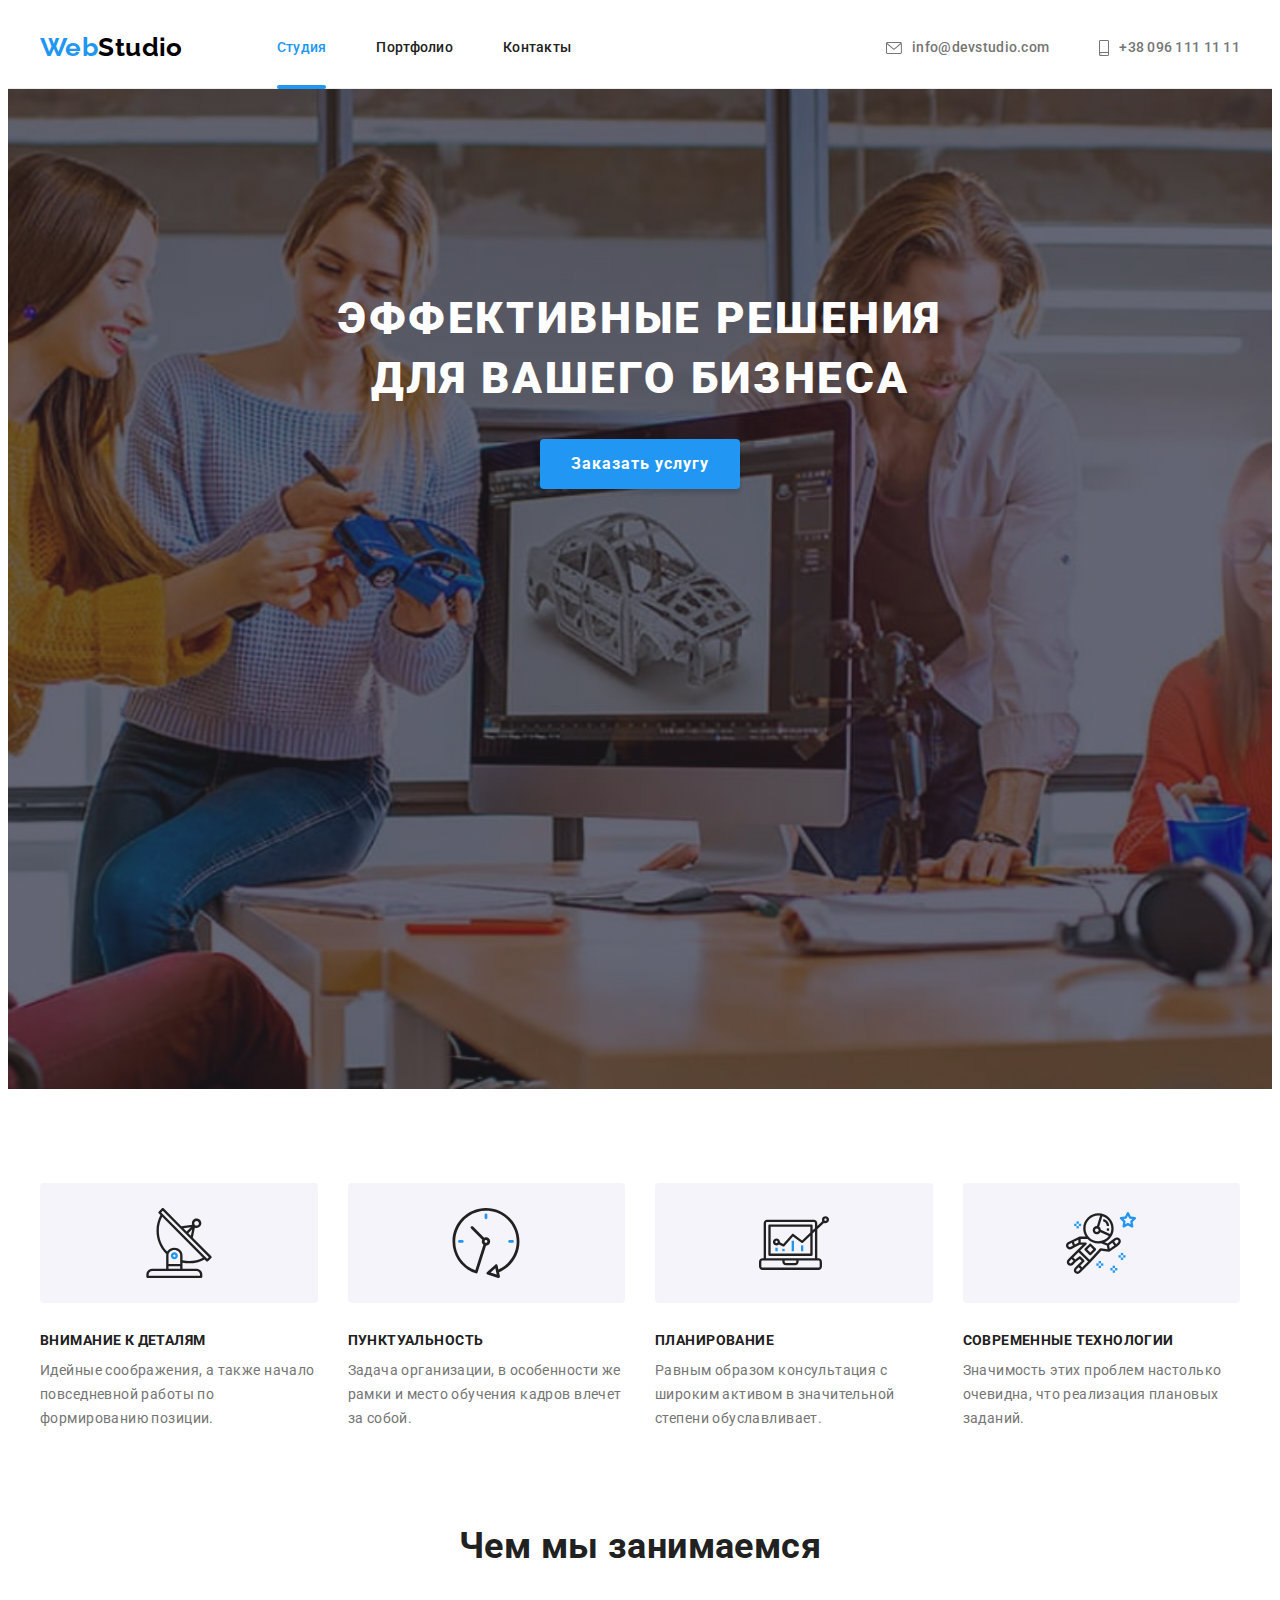
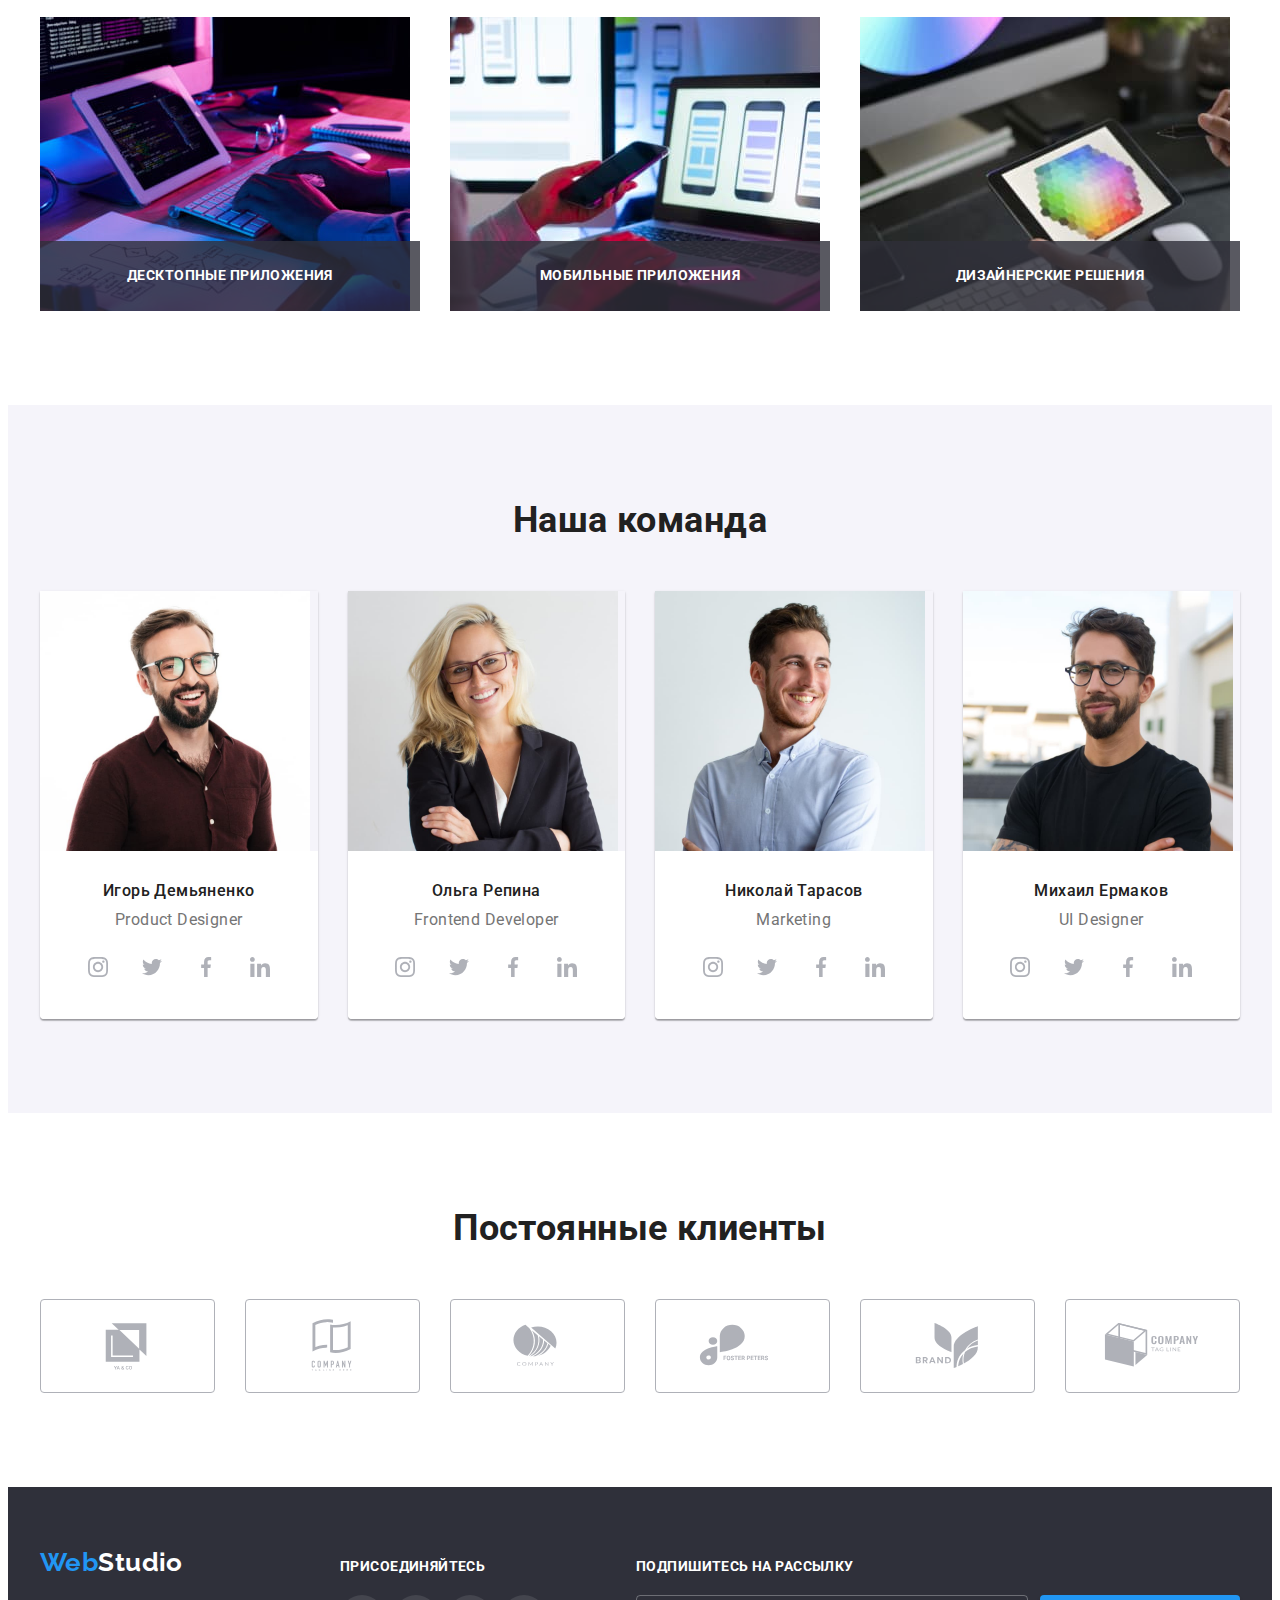
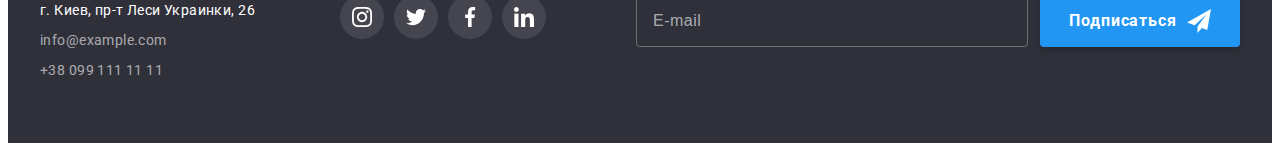
==== index.html @ 3c52d466 "sass" ====
<!DOCTYPE html>
<html lang="ru">
  <head>
    <meta charset="UTF-8" />
    <meta http-equiv="X-UA-Compatible" content="IE=edge" />
    <meta name="viewport" content="width=device-width, initial-scale=1.0" />
    <title>WebStudio</title>
    <link rel="preconnect" href="https://fonts.googleapis.com" />
    <link rel="preconnect" href="https://fonts.gstatic.com" crossorigin />
    <link
      href="https://fonts.googleapis.com/css2?family=Raleway:wght@700&family=Roboto:wght@400;500;700;900&display=swap"
      rel="stylesheet"
    />
    <link
      rel="stylesheet"
      href="https://cdnjs.cloudflare.com/ajax/libs/modern-normalize/1.1.0/modern-normalize.min.css"
      integrity="sha512-wpPYUAdjBVSE4KJnH1VR1HeZfpl1ub8YT/NKx4PuQ5NmX2tKuGu6U/JRp5y+Y8XG2tV+wKQpNHVUX03MfMFn9Q=="
      crossorigin="anonymous"
      referrerpolicy="no-referrer"
    />
    <link rel="stylesheet" href="./css/main.min.css" />
  </head>
  <body>
    <!-- HEADER SECTION -->
    <header class="header">
      <div class="container header-container">
        <nav class="navigation">
          <a class="logo link" href="./index.html" lang="en"
            >Web<span class="logo-studio">Studio</span></a
          >
          <ul class="site-nav list">
            <li class="site-nav-item">
              <a class="link current" href="./index.html">Студия</a>
            </li>
            <li class="site-nav-item">
              <a class="link" href="./portfolio.html">Портфолио</a>
            </li>
            <li class="site-nav-item"><a class="link" href="">Контакты</a></li>
          </ul>
        </nav>
        <ul class="contacts list">
          <li class="contacts-item">
            <a class="link" href="mailto:info@devstudio.com">
              <svg class="icon" width="16" height="12">
                <use href="./images/icons.svg#envelope"></use>
              </svg>
              info@devstudio.com</a
            >
          </li>
          <li class="contacts-item">
            <a class="link" href="tel:+380961111111">
              <svg class="icon" width="10" height="16">
                <use href="./images/icons.svg#smartphone"></use>
              </svg>
              +38 096 111 11 11</a
            >
          </li>
        </ul>
      </div>
    </header>
    <main>
      <!-- HERO SECTION -->
      <section class="hero overlay">
        <div class="container">
          <h1 class="hero-title">Эффективные решения для вашего бизнеса</h1>
          <button class="button primary" type="button" data-modal-open>
            Заказать услугу
          </button>
        </div>
      </section>
      <!-- FEATURES SECTION -->
      <section class="section features">
        <div class="container">
          <h2 class="section-title visually-hidden">Наши особенности</h2>
          <ul class="feature-list list">
            <li class="item">
              <div class="icon-background">
                <svg class="icon" width="70" height="70">
                  <use href="./images/icons.svg#antenna"></use>
                </svg>
              </div>
              <h3 class="subtitle">Внимание к деталям</h3>
              <p>
                Идейные соображения, а также начало повседневной работы по
                формированию позиции.
              </p>
            </li>
            <li class="item">
              <div class="icon-background">
                <svg class="icon" width="70" height="70">
                  <use href="./images/icons.svg#clock"></use>
                </svg>
              </div>
              <h3 class="subtitle">Пунктуальность</h3>
              <p>
                Задача организации, в особенности же рамки и место обучения
                кадров влечет за собой.
              </p>
            </li>
            <li class="item">
              <div class="icon-background">
                <svg class="icon" width="70" height="70">
                  <use href="./images/icons.svg#diagram"></use>
                </svg>
              </div>
              <h3 class="subtitle">Планирование</h3>
              <p>
                Равным образом консультация с широким активом в значительной
                степени обуславливает.
              </p>
            </li>
            <li class="item">
              <div class="icon-background">
                <svg class="icon" width="70" height="70">
                  <use href="./images/icons.svg#astronaut"></use>
                </svg>
              </div>
              <h3 class="subtitle">Современные технологии</h3>
              <p>
                Значимость этих проблем настолько очевидна, что реализация
                плановых заданий.
              </p>
            </li>
          </ul>
        </div>
      </section>
      <!-- WORK SECTION -->
      <section class="section">
        <div class="container">
          <h2 class="section-title">Чем мы занимаемся</h2>
          <ul class="work-list list">
            <li class="item thumb">
              <img
                src="./images/work-1.jpg"
                alt="Разработчик программирует"
                width="370"
                height="294"
              />
              <div class="label">
                <p class="subtitle">Десктопные приложения</p>
              </div>
            </li>
            <li class="item thumb">
              <img
                src="./images/work-2.jpg"
                alt="Разработчик работает над мобильным приложением"
                width="370"
                height="294"
              />
              <div class="label">
                <p class="subtitle">Мобильные приложения</p>
              </div>
            </li>
            <li class="item thumb">
              <img
                src="./images/work-3.jpg"
                alt="Дизайнер подбирает цветовую палитру"
                width="370"
                height="294"
              />
              <div class="label">
                <p class="subtitle">Дизайнерские решения</p>
              </div>
            </li>
          </ul>
        </div>
      </section>
      <!-- TEAM SECTION -->
      <section class="section team">
        <div class="container">
          <h2 class="section-title">Наша команда</h2>
          <ul class="team-list list">
            <li class="item">
              <img
                src="./images/photo-1.jpg"
                alt="Игорь Демьяненко"
                width="270"
                height="260"
              />
              <div class="team-content-wrapper">
                <h3 class="title">Игорь Демьяненко</h3>
                <p class="position" lang="en">Product Designer</p>
                <ul class="social-list list">
                  <li class="item">
                    <a class="link" href="" aria-label="instagram">
                      <svg class="icon" width="20" height="20">
                        <use href="./images/icons.svg#instagram"></use>
                      </svg>
                    </a>
                  </li>
                  <li class="item">
                    <a class="link" href="" aria-label="twitter">
                      <svg class="icon" width="20" height="20">
                        <use href="./images/icons.svg#twitter"></use>
                      </svg>
                    </a>
                  </li>
                  <li class="item">
                    <a class="link" href="" aria-label="facebook">
                      <svg class="icon" width="20" height="20">
                        <use href="./images/icons.svg#facebook"></use>
                      </svg>
                    </a>
                  </li>
                  <li class="item">
                    <a class="link" href="" aria-label="linkedin">
                      <svg class="icon" width="20" height="20">
                        <use href="./images/icons.svg#linkedin"></use>
                      </svg>
                    </a>
                  </li>
                </ul>
              </div>
            </li>
            <li class="item">
              <img
                src="./images/photo-2.jpg"
                alt="Ольга Репина"
                width="270"
                height="260"
              />
              <div class="team-content-wrapper">
                <h3 class="title">Ольга Репина</h3>
                <p class="position" lang="en">Frontend Developer</p>
                <ul class="social-list list">
                  <li class="item">
                    <a class="link" href="" aria-label="instagram">
                      <svg class="icon" width="20" height="20">
                        <use href="./images/icons.svg#instagram"></use>
                      </svg>
                    </a>
                  </li>
                  <li class="item">
                    <a class="link" href="" aria-label="twitter">
                      <svg class="icon" width="20" height="20">
                        <use href="./images/icons.svg#twitter"></use>
                      </svg>
                    </a>
                  </li>
                  <li class="item">
                    <a class="link" href="" aria-label="facebook">
                      <svg class="icon" width="20" height="20">
                        <use href="./images/icons.svg#facebook"></use>
                      </svg>
                    </a>
                  </li>
                  <li class="item">
                    <a class="link" href="" aria-label="linkedin">
                      <svg class="icon" width="20" height="20">
                        <use href="./images/icons.svg#linkedin"></use>
                      </svg>
                    </a>
                  </li>
                </ul>
              </div>
            </li>
            <li class="item">
              <img
                src="./images/photo-3.jpg"
                alt="Николай Тарасов"
                width="270"
                height="260"
              />
              <div class="team-content-wrapper">
                <h3 class="title">Николай Тарасов</h3>
                <p class="position" lang="en">Marketing</p>
                <ul class="social-list list">
                  <li class="item">
                    <a class="link" href="" aria-label="instagram">
                      <svg class="icon" width="20" height="20">
                        <use href="./images/icons.svg#instagram"></use>
                      </svg>
                    </a>
                  </li>
                  <li class="item">
                    <a class="link" href="" aria-label="twitter">
                      <svg class="icon" width="20" height="20">
                        <use href="./images/icons.svg#twitter"></use>
                      </svg>
                    </a>
                  </li>
                  <li class="item">
                    <a class="link" href="" aria-label="facebook">
                      <svg class="icon" width="20" height="20">
                        <use href="./images/icons.svg#facebook"></use>
                      </svg>
                    </a>
                  </li>
                  <li class="item">
                    <a class="link" href="" aria-label="linkedin">
                      <svg class="icon" width="20" height="20">
                        <use href="./images/icons.svg#linkedin"></use>
                      </svg>
                    </a>
                  </li>
                </ul>
              </div>
            </li>
            <li class="item">
              <img
                src="./images/photo-4.jpg"
                alt="Михаил Ермаков"
                width="270"
                height="260"
              />
              <div class="team-content-wrapper">
                <h3 class="title">Михаил Ермаков</h3>
                <p class="position" lang="en">UI Designer</p>
                <ul class="social-list list">
                  <li class="item">
                    <a class="link" href="" aria-label="instagram">
                      <svg class="icon" width="20" height="20">
                        <use href="./images/icons.svg#instagram"></use>
                      </svg>
                    </a>
                  </li>
                  <li class="item">
                    <a class="link" href="" aria-label="twitter">
                      <svg class="icon" width="20" height="20">
                        <use href="./images/icons.svg#twitter"></use>
                      </svg>
                    </a>
                  </li>
                  <li class="item">
                    <a class="link" href="" aria-label="facebook">
                      <svg class="icon" width="20" height="20">
                        <use href="./images/icons.svg#facebook"></use>
                      </svg>
                    </a>
                  </li>
                  <li class="item">
                    <a class="link" href="" aria-label="linkedin">
                      <svg class="icon" width="20" height="20">
                        <use href="./images/icons.svg#linkedin"></use>
                      </svg>
                    </a>
                  </li>
                </ul>
              </div>
            </li>
          </ul>
        </div>
      </section>
      <!-- CLIENTS SECTION -->
      <section class="section">
        <div class="container">
          <h2 class="section-title">Постоянные клиенты</h2>
          <ul class="clients-list list">
            <li class="item">
              <a class="link" href="" aria-label="Логотип компании №1">
                <svg class="icon" width="106" height="60">
                  <use href="./images/icons.svg#logo-1"></use>
                </svg>
              </a>
            </li>
            <li class="item">
              <a class="link" href="" aria-label="Логотип компании №2">
                <svg class="icon" width="106" height="60">
                  <use href="./images/icons.svg#logo-2"></use>
                </svg>
              </a>
            </li>
            <li class="item">
              <a class="link" href="" aria-label="Логотип компании №3">
                <svg class="icon" width="106" height="60">
                  <use href="./images/icons.svg#logo-3"></use>
                </svg>
              </a>
            </li>
            <li class="item">
              <a class="link" href="" aria-label="Логотип компании №4">
                <svg class="icon" width="106" height="60">
                  <use href="./images/icons.svg#logo-4"></use>
                </svg>
              </a>
            </li>
            <li class="item">
              <a class="link" href="" aria-label="Логотип компании №5">
                <svg class="icon" width="106" height="60">
                  <use href="./images/icons.svg#logo-5"></use>
                </svg>
              </a>
            </li>
            <li class="item">
              <a class="link" href="" aria-label="Логотип компании №6">
                <svg class="icon" width="106" height="60">
                  <use href="./images/icons.svg#logo-6"></use>
                </svg>
              </a>
            </li>
          </ul>
        </div>
      </section>
    </main>
    <!-- FOOTER SECTION -->
    <footer class="footer">
      <div class="container footer-container">
        <div class="left-side-contacts">
          <a class="logo link" href="./index.html" lang="en"
            >Web<span class="logo-studio">Studio</span></a
          >
          <address class="address">
            <ul class="address-list list">
              <li class="address-list-item">
                <a
                  class="link"
                  href="https://goo.gl/maps/qhGqYUwrLDQrgfdt8"
                  target="_blank"
                  >г. Киев, пр-т Леси Украинки, 26</a
                >
              </li>
              <li class="address-list-item">
                <a class="contact link" href="mailto:info@example.com"
                  >info@example.com</a
                >
              </li>
              <li class="address-list-item">
                <a class="contact link" href="tel:+380991111111"
                  >+38 099 111 11 11</a
                >
              </li>
            </ul>
          </address>
        </div>
        <div class="right-side-contacts">
          <p class="subtitle">присоединяйтесь</p>
          <ul class="social-list list">
            <li class="item">
              <a class="link" href="" aria-label="instagram">
                <svg class="icon" width="20" height="20">
                  <use href="./images/icons.svg#instagram"></use>
                </svg>
              </a>
            </li>
            <li class="item">
              <a class="link" href="" aria-label="twitter">
                <svg class="icon" width="20" height="20">
                  <use href="./images/icons.svg#twitter"></use>
                </svg>
              </a>
            </li>
            <li class="item">
              <a class="link" href="" aria-label="facebook">
                <svg class="icon" width="20" height="20">
                  <use href="./images/icons.svg#facebook"></use>
                </svg>
              </a>
            </li>
            <li class="item">
              <a class="link" href="" aria-label="linkedin">
                <svg class="icon" width="20" height="20">
                  <use href="./images/icons.svg#linkedin"></use>
                </svg>
              </a>
            </li>
          </ul>
        </div>
        <div class="subscription">
          <p class="subtitle">Подпишитесь на рассылку</p>
          <form class="subscription-form">
            <input
              class="input"
              type="email"
              name="user_email"
              placeholder="E-mail"
            />
            <button class="button primary" type="submit">
              Подписаться
              <svg class="icon" width="24" height="24">
                <use href="./images/icons.svg#icon-send"></use>
              </svg>
            </button>
          </form>
        </div>
      </div>
    </footer>
    <!-- MODAL -->
    <div class="backdrop is-hidden" data-modal>
      <div class="modal">
        <button class="close-btn" type="button" data-modal-close>
          <svg class="close-icone" width="11" height="11">
            <use href="./images/icons.svg#icon-close"></use>
          </svg>
        </button>
        <b class="call-to-action">Оставьте свои данные, мы вам перезвоним</b>
        <form class="contact-form">
          <label class="field" for="user_name">Имя</label>
          <div class="input-wrapper">
            <input
              class="input"
              type="text"
              name="user_name"
              id="user_name"
              required
            />
            <svg class="form-icon" width="18" height="18">
              <use href="./images/icons.svg#person"></use>
            </svg>
          </div>
          <label class="field" for="tel">Телефон</label>
          <div class="input-wrapper">
            <input
              class="input"
              type="tel"
              name="user_phone"
              id="tel"
              required
            />
            <svg class="form-icon" width="18" height="18">
              <use href="./images/icons.svg#phone"></use>
            </svg>
          </div>
          <label class="field" for="email">Почта</label>
          <div class="input-wrapper">
            <input
              class="input"
              type="email"
              name="user_email"
              id="email"
              required
            />
            <svg class="form-icon" width="18" height="18">
              <use href="./images/icons.svg#email"></use>
            </svg>
          </div>
          <label class="field" for="comment">Комментарий</label>
          <textarea
            class="comment"
            name="user_comment"
            placeholder="Введите текст"
            id="comment"
          ></textarea>
          <div class="checkbox-wrapper">
            <input
              class="checkbox visually-hidden"
              type="checkbox"
              name="accept-policy"
              id="policy-checkbox"
              required
            />
            <label class="checkbox-label" for="policy-checkbox">
              <span class="checkbox-wrapper-check">
                <svg class="checkbox-empty" width="16" height="15">
                  <use href="./images/icons.svg#checkbox-empty"></use>
                </svg>
                <svg class="checkbox-checked" width="16" height="15">
                  <use href="./images/icons.svg#checked"></use>
                </svg>
              </span>
              Соглашаюсь с рассылкой и принимаю&nbsp;
              <a class="link-agreement" href="">Условия договора</a>
            </label>
          </div>
          <button class="button primary form-submit" type="submit">
            Отправить
          </button>
        </form>
      </div>
    </div>
    <script src="./js/modal.js"></script>
  </body>
</html>
---- css/main.min.css ----
:root{--primary-font-family: "Roboto", sans-serif;--secondary-font-family: "Raleway", sans-serif;--primary-text-color: #757575;--secondary-text-color: #212121;--extra-text-color: #ffffff;--accent-color: #2196f3;--button-primary-hover-focus: #188ce8;--primary-bg-color: #ffffff;--secondary-bg-color: #f5f4fa;--footer-bg-color: #2f303a;--logo-primary-color-header: #000000;--logo-primary-color-footer: #ffffff;--logo-accent-color: #2196f3;--contacts-footer-color: rgba(255, 255, 255, 0.6);--icon-color: #afb1b8;--card-set-gap: 30px;--timing-function: cubic-bezier(0.4, 0, 0.2, 1);--duration: 250ms}.visually-hidden{position:absolute;width:1px;height:1px;margin:-1px;border:0;padding:0;white-space:nowrap;clip-path:inset(100%);clip:rect(0, 0, 0, 0);overflow:hidden}body{font-family:var(--primary-font-family);font-size:14px;line-height:1.71;letter-spacing:0.03em;background-color:var(--primary-bg-color);color:var(--primary-text-color)}h1,h2,h3,h4,h5,h6,p{margin-top:0;margin-bottom:0}ul{margin-top:0;margin-bottom:0;padding-left:0}img{display:block;max-width:100%;height:auto}.list{list-style:none}.link{text-decoration:none}.container{width:1200px;padding-left:15px;padding-right:15px;margin-left:auto;margin-right:auto}.logo{font-family:var(--secondary-font-family);font-weight:700;font-size:26px;line-height:1.19;color:var(--logo-accent-color)}.section{padding-top:94px;padding-bottom:94px}.section-title{margin-bottom:50px;text-align:center;font-weight:700;font-size:36px;line-height:1.17;color:var(--secondary-text-color)}.subtitle{margin-bottom:10px;font-weight:700;font-size:inherit;line-height:1.14;text-transform:uppercase;color:var(--secondary-text-color)}.button{border-radius:4px;border:none;font-family:inherit;font-weight:700;font-size:16px;line-height:1.88;letter-spacing:0.06em;cursor:pointer}.social-list{display:flex;justify-content:center}.social-list .item:not(:last-child){margin-right:10px}.social-list .link{display:flex;justify-content:center;align-items:center;width:44px;height:44px;border-radius:50%;color:var(--icon-color);transition:background-color var(--duration) var(--timing-function)}.social-list .link:hover,.social-list .link:focus{background-color:var(--accent-color)}.social-list .icon{fill:var(--icon-color);transition:fill var(--duration) var(--timing-function)}.social-list .link:hover .icon,.social-list .link:focus .icon{fill:var(--extra-text-color)}.backdrop{position:fixed;top:0;left:0;width:100%;height:100%;background-color:rgba(0,0,0,0.2);opacity:1;transition:opacity var(--duration) var(--timing-function),visibility var(--duration) var(--timing-function)}.backdrop.is-hidden{opacity:0;pointer-events:none;visibility:hidden}.backdrop.is-hidden .modal{transform:translate(-50%, -50%) scale(0.9)}.modal{position:absolute;top:50%;left:50%;width:528px;height:580px;padding:40px;background:#ffffff;box-shadow:0px 1px 3px rgba(0,0,0,0.12),0px 1px 1px rgba(0,0,0,0.14),0px 2px 1px rgba(0,0,0,0.2);border-radius:4px;transform:translate(-50%, -50%) scale(1);transition:transform var(--duration) var(--timing-function)}.close-btn{position:absolute;top:8px;right:8px;display:flex;justify-content:center;align-items:center;padding:0px;width:30px;height:30px;background-color:transparent;border-radius:50%;border:1px solid rgba(0,0,0,0.1);cursor:pointer}.close-btn:hover .close-icone,.close-btn:focus .close-icone{fill:var(--accent-color)}.close-icone{fill:#000000;transition:fill var(--duration) var(--timing-function)}.call-to-action{display:block;font-size:20px;line-height:1.15;text-align:center;margin-bottom:12px;color:var(--secondary-text-color)}.contact-form .field{display:block;margin-bottom:4px;font-size:12px;line-height:1.17;letter-spacing:0.01em;color:#757575}.input-wrapper{position:relative;margin-bottom:10px}.contact-form .input{width:100%;height:40px;border:1px solid rgba(33,33,33,0.2);border-radius:4px;padding:0px 12px 0px 42px;transition:border-color var(--duration) var(--timing-function)}.input:focus,.comment:focus{outline:none;border-color:var(--accent-color)}.form-icon{position:absolute;top:50%;left:12px;fill:var(--secondary-text-color);transform:translateY(-50%);transition:fill var(--duration) var(--timing-function)}.contact-form .input:focus+.form-icon{fill:var(--accent-color)}.comment{display:block;width:100%;height:120px;padding:12px 16px;margin-bottom:20px;resize:none;border:1px solid rgba(33,33,33,0.2);border-radius:4px;transition:border-color var(--duration) var(--timing-function)}.comment::placeholder{line-height:1.14;letter-spacing:0.01em;color:rgba(117,117,117,0.5)}.checkbox-wrapper{margin-bottom:30px}.checkbox-label{display:flex;justify-content:center;cursor:pointer}.checkbox-wrapper-check{position:relative;display:flex;align-items:center;margin-right:8px}.checkbox:checked+.checkbox-label .checkbox-checked{opacity:1}.checkbox:checked+.checkbox-label .checkbox-empty{opacity:0}.checkbox:focus+.checkbox-label .checkbox-empty{outline:1px solid var(--accent-color);border-radius:1px}.checkbox-empty{transition:opacity var(--duration) var(--timing-function)}.checkbox-checked{position:absolute;top:50%;left:0;transform:translateY(-50%);opacity:0;transition:opacity var(--duration) var(--timing-function)}.link-agreement{color:var(--accent-color)}.form-submit{display:block;margin:0 auto}.header{border-bottom:1px solid #ececec}.header-container{display:flex;align-items:center}.navigation{display:flex}.logo-studio{color:var(--logo-primary-color-header)}.navigation .logo{padding-top:24px;padding-bottom:24px;margin-right:94px}.site-nav{display:flex}.site-nav-item:not(:last-child){margin-right:50px}.site-nav .link{display:block;padding-top:32px;padding-bottom:32px;font-weight:500;line-height:1.14;letter-spacing:0.02em;color:var(--secondary-text-color);transition:color var(--duration) var(--timing-function)}.site-nav .link:hover,.site-nav .link:focus,.contacts .link:hover,.contacts .link:focus{color:var(--accent-color)}.site-nav .current{color:var(--accent-color);position:relative}.current::after{content:"";position:absolute;bottom:-1px;left:0;display:block;width:100%;height:4px;border-radius:2px;background-color:var(--accent-color);transition:transform var(--duration) var(--timing-function)}.current:hover::after{transform:scaleX(0.8)}.contacts{display:flex;align-items:center;margin-left:auto}.contacts-item+.contacts-item{margin-left:50px}.contacts .link{display:flex;align-items:center;padding-top:32px;padding-bottom:32px;font-weight:500;line-height:1.14;letter-spacing:0.02em;color:var(--primary-text-color);transition:color var(--duration) var(--timing-function)}.contacts .link:hover .icon,.contacts .link:focus .icon{fill:var(--accent-color)}.contacts .icon{margin-right:10px;fill:currentColor;transition:fill var(--duration) var(--timing-function)}.hero{padding-top:200px;padding-bottom:200px;text-align:center}.hero-title{width:696px;margin-left:auto;margin-right:auto;margin-bottom:30px;font-weight:900;font-size:44px;line-height:1.36;letter-spacing:0.06em;text-transform:uppercase;color:var(--extra-text-color)}.button.primary{min-width:200px;padding:10px 20px;color:var(--extra-text-color);background-color:var(--accent-color);box-shadow:0px 4px 4px rgba(0,0,0,0.15);transition:background-color var(--duration) var(--timing-function)}.button.primary:hover,.button.primary:focus{background-color:var(--button-primary-hover-focus)}.overlay{max-width:1600px;min-height:600px;margin-left:auto;margin-right:auto;background-image:linear-gradient(to right, rgba(47,48,58,0.4), rgba(47,48,58,0.4)),url(../images/hero-background.jpg);background-position:center;background-size:cover;background-color:#c4c4c4}.features{padding-bottom:0}.feature-list{display:flex;flex-wrap:wrap}.feature-list>.item{flex-basis:calc((100% - 90px) / 4)}.feature-list>.item:not(:nth-child(4n)){margin-right:var(--card-set-gap)}.feature-list>.item:not(:nth-last-child(-n+4)){margin-bottom:var(--card-set-gap)}.icon-background{display:flex;justify-content:center;align-items:center;margin-bottom:30px;padding-top:25px;padding-bottom:25px;background-color:var(--secondary-bg-color);border-radius:4px}.work-list{display:flex;flex-wrap:wrap}.work-list>.item{flex-basis:calc((100% - 2 * var(--card-set-gap)) / 3)}.work-list>.item:not(:nth-child(3n)){margin-right:var(--card-set-gap)}.work-list>.item:not(:nth-last-child(-n+3)){margin-bottom:var(--card-set-gap)}.thumb{position:relative}.thumb>.label{position:absolute;left:0;bottom:0;width:100%;padding-top:27px;padding-bottom:27px;text-align:center;background-color:rgba(47,48,58,0.8)}.label .subtitle{color:var(--extra-text-color);margin-bottom:0px}.team{background-color:var(--secondary-bg-color)}.team-list{display:flex;flex-wrap:wrap;margin-left:calc(-1 * var(--card-set-gap));margin-top:calc(-1 * var(--card-set-gap));font-size:16px;line-height:1.19}.team-list>.item{flex-basis:calc((100% - 4 * var(--card-set-gap)) / 4);margin-left:var(--card-set-gap);margin-top:var(--card-set-gap);border-radius:0px 0px 4px 4px;box-shadow:0px 1px 3px rgba(0,0,0,0.12),0px 1px 1px rgba(0,0,0,0.14),0px 2px 1px rgba(0,0,0,0.2);overflow:hidden}.team-list .title{margin-bottom:10px;font-weight:500;font-size:inherit;text-align:center;color:var(--secondary-text-color)}.team-list .position{text-align:center;margin-bottom:16px}.team-content-wrapper{padding:30px 32px;background-color:var(--primary-bg-color)}.clients-list{display:flex;flex-wrap:wrap;margin-left:calc(-1 * var(--card-set-gap));margin-top:calc(-1 * var(--card-set-gap))}.clients-list .item{flex-basis:calc((100% - 6 * var(--card-set-gap)) / 6);margin-left:var(--card-set-gap);margin-top:var(--card-set-gap)}.clients-list .link{display:flex;justify-content:center;align-items:center;height:92px;border:1px solid var(--icon-color);border-radius:4px;transition:border var(--duration) var(--timing-function)}.clients-list .icon{fill:var(--icon-color);transition:fill var(--duration) var(--timing-function)}.clients-list .link:hover .icon,.clients-list .link:focus .icon{fill:var(--accent-color)}.clients-list .link:hover,.clients-list .link:focus{border:1px solid var(--accent-color)}.footer{padding-top:60px;padding-bottom:60px;background-color:var(--footer-bg-color)}.footer-container{display:flex;align-items:baseline}.left-side-contacts{margin-right:70px}.footer .logo-studio{color:var(--logo-primary-color-footer)}.address{margin-top:20px;width:230px;font-style:normal}.address-list-item:not(:last-child){margin-bottom:6px}.address-list .link{color:var(--extra-text-color);transition:color var(--duration) var(--timing-function)}.address-list .contact{color:var(--contacts-footer-color)}.address .link:hover,.address .link:focus{color:var(--accent-color)}.right-side-contacts .subtitle,.subscription .subtitle{color:var(--extra-text-color);margin-bottom:20px}.right-side-contacts .social-list{justify-content:start}.right-side-contacts .link{background-color:rgba(255,255,255,0.1)}.right-side-contacts .icon{fill:var(--extra-text-color)}.subscription{margin-left:auto}.subscription-form{display:flex}.subscription .input{display:block;width:358px;height:50px;padding:0px 16px;margin-right:12px;border:1px solid rgba(255,255,255,0.3);border-radius:4px;background-color:transparent;font-size:16px;line-height:1.25;letter-spacing:0.03em;color:var(--extra-text-color);transition:border-color var(--duration) var(--timing-function)}.subscription .input::placeholder{font-size:16px;line-height:1.25;letter-spacing:0.03em;color:rgba(255,255,255,0.6)}.subscription .button.primary{display:flex;align-items:center;justify-content:center}.subscription .icon{margin-left:10px;fill:var(--primary-bg-color)}.filters-list{display:flex;flex-wrap:wrap;justify-content:center;margin-bottom:50px}.filters-list .item:not(:last-child){margin-right:8px}.button.secondary{padding:6px 22px;font-weight:500;line-height:1.63;letter-spacing:0.03em;color:var(--secondary-text-color);background-color:var(--secondary-bg-color);transition:background-color var(--duration) var(--timing-function),color var(--duration) var(--timing-function),box-shadow var(--duration) var(--timing-function)}.button.secondary:hover,.button.secondary:focus{color:var(--extra-text-color);background-color:var(--accent-color);box-shadow:0px 3px 1px rgba(0,0,0,0.1),0px 1px 2px rgba(0,0,0,0.08),0px 2px 2px rgba(0,0,0,0.12)}.card-set{display:flex;flex-wrap:wrap;margin-left:calc(-1 * var(--card-set-gap));margin-top:calc(-1 * var(--card-set-gap))}.card-set>.item{flex-basis:calc(100% / 3 - var(--card-set-gap));margin-left:var(--card-set-gap);margin-top:var(--card-set-gap)}.card-set .link{display:block;transition:box-shadow var(--duration) var(--timing-function)}.card-set .link:hover,.card-set .link:focus{box-shadow:0px 1px 1px rgba(0,0,0,0.12),0px 4px 4px rgba(0,0,0,0.06),1px 4px 6px rgba(0,0,0,0.16)}.project-title{margin-bottom:4px;font-size:18px;font-weight:700;line-height:2;letter-spacing:0.06em;color:var(--secondary-text-color)}.project-description{font-size:16px;line-height:1.87;color:var(--primary-text-color)}.card-content{padding:20px 24px;border:1px solid #eeeeee;border-top:none}.thumb-portfolio{position:relative;overflow:hidden}.overlay-portfolio{position:absolute;top:0;left:0;display:flex;align-items:center;flex-wrap:wrap;width:100%;height:100%;padding:24px;overflow-y:auto;font-size:18px;line-height:1.56;background-color:rgba(33,150,243,0.9);color:var(--extra-text-color);opacity:0;transform:translateY(100%);transition:transform var(--duration) var(--timing-function)}.card-set .link:hover .overlay-portfolio,.card-set .link:focus .overlay-portfolio{transform:translateY(0);opacity:1}
/*# sourceMappingURL=main.min.css.map */
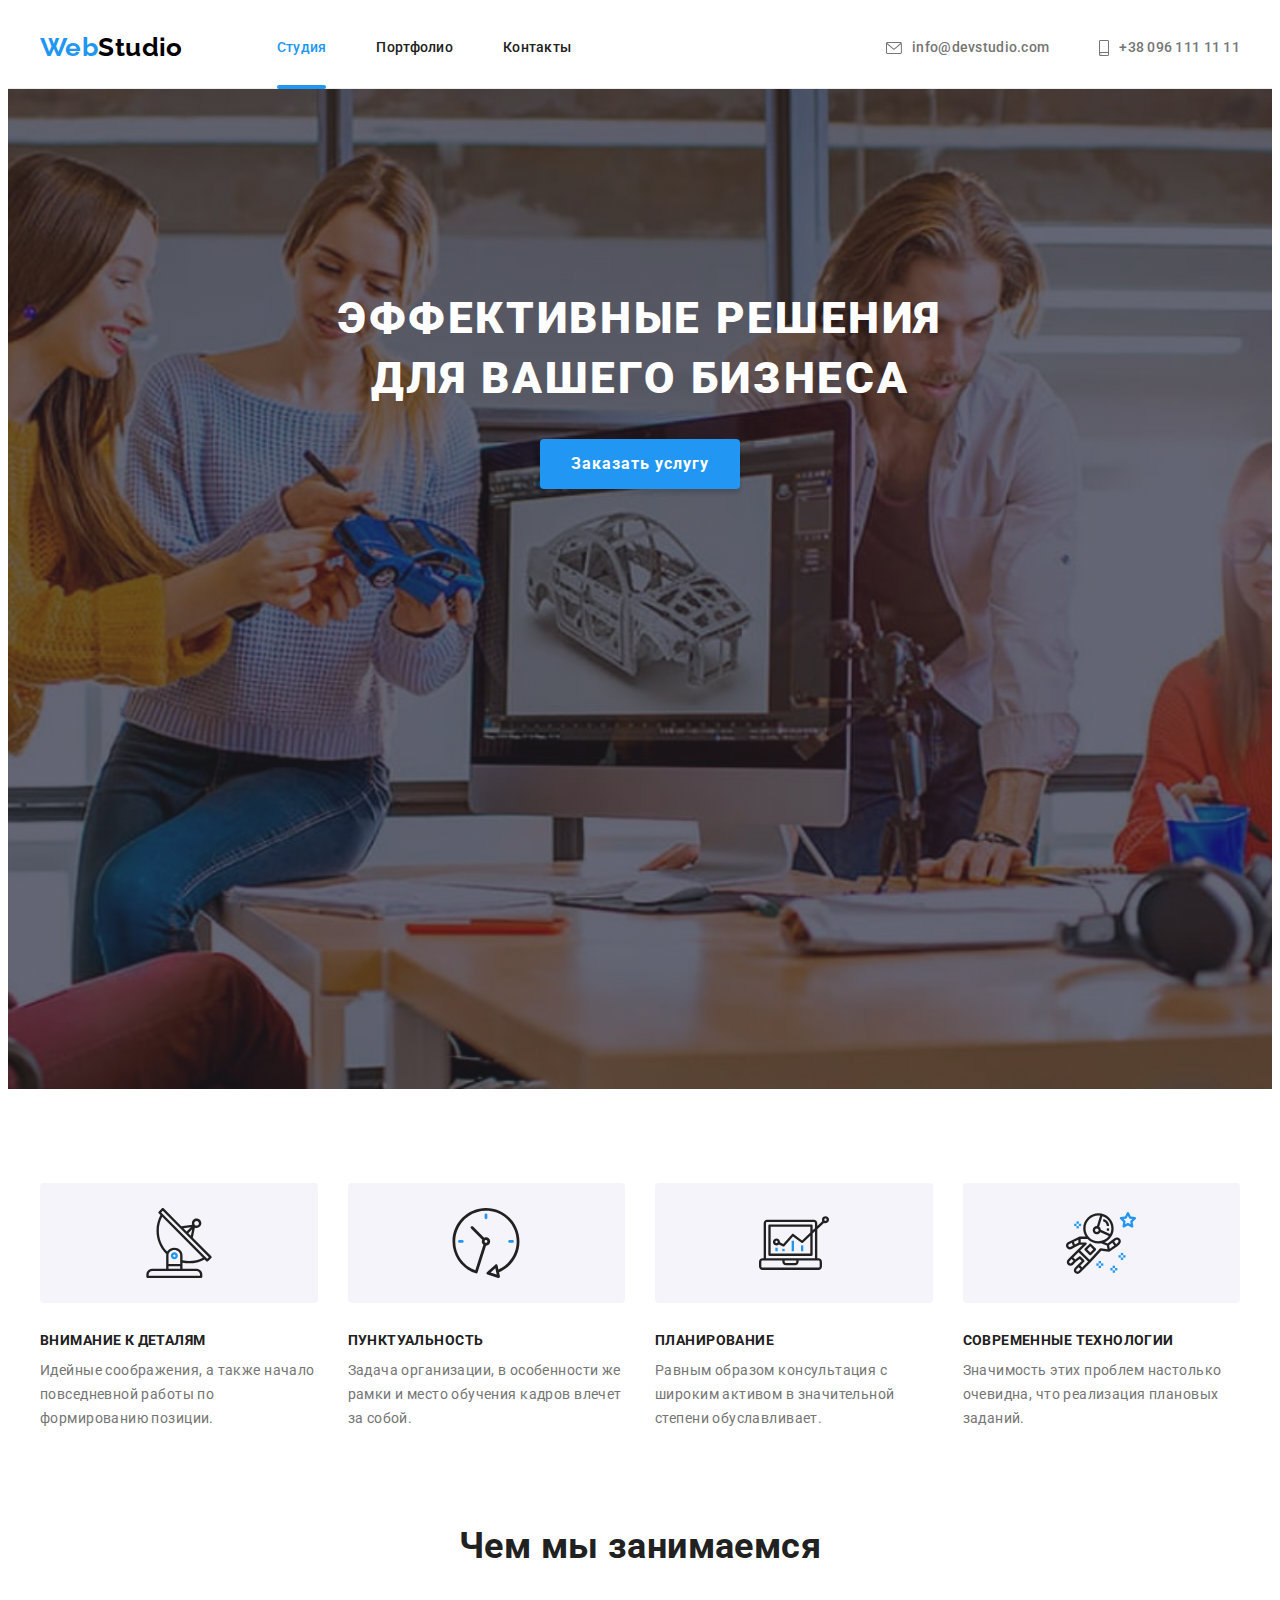
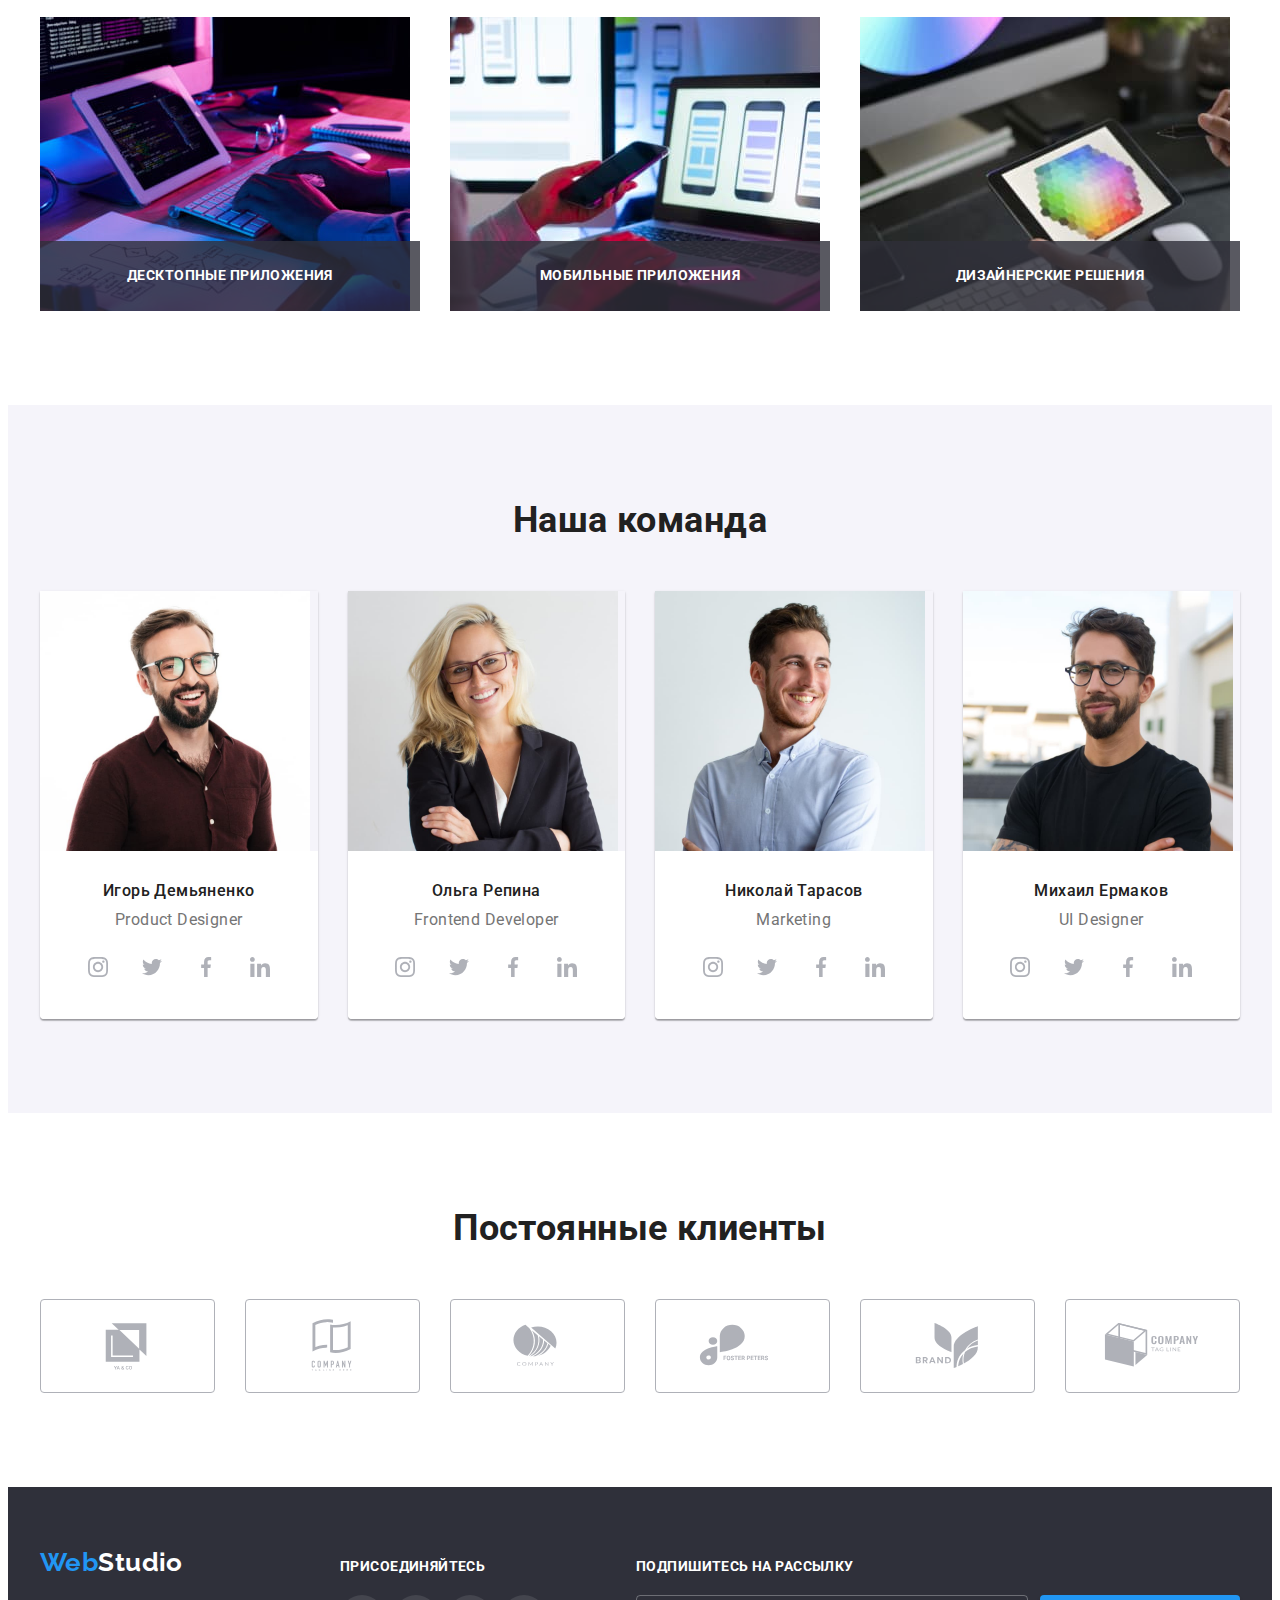
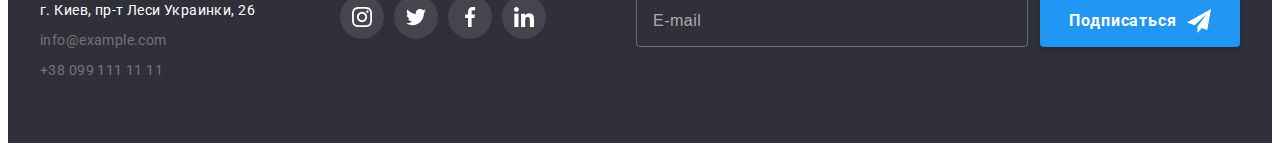
==== commit 3d35e4cd: "add BEM classes" ====
--- a/index.html
+++ b/index.html
@@ -25,31 +25,39 @@
     <header class="header">
       <div class="container header-container">
         <nav class="navigation">
-          <a class="logo link" href="./index.html" lang="en"
-            >Web<span class="logo-studio">Studio</span></a
+          <a class="logo header__logo link" href="./index.html" lang="en"
+            >Web<span class="logo__studio_color_black">Studio</span></a
           >
-          <ul class="site-nav list">
-            <li class="site-nav-item">
-              <a class="link current" href="./index.html">Студия</a>
-            </li>
-            <li class="site-nav-item">
-              <a class="link" href="./portfolio.html">Портфолио</a>
-            </li>
-            <li class="site-nav-item"><a class="link" href="">Контакты</a></li>
+          <ul class="nav-list list">
+            <li class="nav-list__item">
+              <a
+                class="nav-list__link link nav-list__link_current"
+                href="./index.html"
+                >Студия</a
+              >
+            </li>
+            <li class="nav-list__item">
+              <a class="nav-list__link link" href="./portfolio.html"
+                >Портфолио</a
+              >
+            </li>
+            <li class="nav-list__item">
+              <a class="nav-list__link link" href="">Контакты</a>
+            </li>
           </ul>
         </nav>
-        <ul class="contacts list">
-          <li class="contacts-item">
-            <a class="link" href="mailto:info@devstudio.com">
-              <svg class="icon" width="16" height="12">
+        <ul class="contacts-list list">
+          <li class="contacts__item">
+            <a class="contacts__link link" href="mailto:info@devstudio.com">
+              <svg class="contacts__icon" width="16" height="12">
                 <use href="./images/icons.svg#envelope"></use>
               </svg>
               info@devstudio.com</a
             >
           </li>
-          <li class="contacts-item">
-            <a class="link" href="tel:+380961111111">
-              <svg class="icon" width="10" height="16">
+          <li class="contacts__item">
+            <a class="contacts__link link" href="tel:+380961111111">
+              <svg class="contacts__icon" width="10" height="16">
                 <use href="./images/icons.svg#smartphone"></use>
               </svg>
               +38 096 111 11 11</a
@@ -60,10 +68,12 @@
     </header>
     <main>
       <!-- HERO SECTION -->
-      <section class="hero overlay">
+      <section class="hero hero-overlay">
         <div class="container">
-          <h1 class="hero-title">Эффективные решения для вашего бизнеса</h1>
-          <button class="button primary" type="button" data-modal-open>
+          <h1 class="main-title hero-main-title">
+            Эффективные решения для вашего бизнеса
+          </h1>
+          <button class="button button_primary" type="button" data-modal-open>
             Заказать услугу
           </button>
         </div>
@@ -395,34 +405,34 @@
     <!-- FOOTER SECTION -->
     <footer class="footer">
       <div class="container footer-container">
-        <div class="left-side-contacts">
+        <div class="left-side-wrapper">
           <a class="logo link" href="./index.html" lang="en"
-            >Web<span class="logo-studio">Studio</span></a
+            >Web<span class="logo__studio_color_white">Studio</span></a
           >
           <address class="address">
-            <ul class="address-list list">
-              <li class="address-list-item">
+            <ul class="address__list list">
+              <li class="address__item">
                 <a
-                  class="link"
+                  class="address__link address__link_color_white link"
                   href="https://goo.gl/maps/qhGqYUwrLDQrgfdt8"
                   target="_blank"
                   >г. Киев, пр-т Леси Украинки, 26</a
                 >
               </li>
-              <li class="address-list-item">
-                <a class="contact link" href="mailto:info@example.com"
+              <li class="address__item">
+                <a class="address__link link" href="mailto:info@example.com"
                   >info@example.com</a
                 >
               </li>
-              <li class="address-list-item">
-                <a class="contact link" href="tel:+380991111111"
+              <li class="address__item">
+                <a class="address__link link" href="tel:+380991111111"
                   >+38 099 111 11 11</a
                 >
               </li>
             </ul>
           </address>
         </div>
-        <div class="right-side-contacts">
+        <div class="center-wrapper">
           <p class="subtitle">присоединяйтесь</p>
           <ul class="social-list list">
             <li class="item">
@@ -457,14 +467,14 @@
         </div>
         <div class="subscription">
           <p class="subtitle">Подпишитесь на рассылку</p>
-          <form class="subscription-form">
+          <form class="form">
             <input
               class="input"
               type="email"
               name="user_email"
               placeholder="E-mail"
             />
-            <button class="button primary" type="submit">
+            <button class="button button_primary" type="submit">
               Подписаться
               <svg class="icon" width="24" height="24">
                 <use href="./images/icons.svg#icon-send"></use>
@@ -551,7 +561,7 @@
               <a class="link-agreement" href="">Условия договора</a>
             </label>
           </div>
-          <button class="button primary form-submit" type="submit">
+          <button class="button button_primary form-submit" type="submit">
             Отправить
           </button>
         </form>
--- a/css/main.min.css
+++ b/css/main.min.css
@@ -1,2 +1,2 @@
-:root{--primary-font-family: "Roboto", sans-serif;--secondary-font-family: "Raleway", sans-serif;--primary-text-color: #757575;--secondary-text-color: #212121;--extra-text-color: #ffffff;--accent-color: #2196f3;--button-primary-hover-focus: #188ce8;--primary-bg-color: #ffffff;--secondary-bg-color: #f5f4fa;--footer-bg-color: #2f303a;--logo-primary-color-header: #000000;--logo-primary-color-footer: #ffffff;--logo-accent-color: #2196f3;--contacts-footer-color: rgba(255, 255, 255, 0.6);--icon-color: #afb1b8;--card-set-gap: 30px;--timing-function: cubic-bezier(0.4, 0, 0.2, 1);--duration: 250ms}.visually-hidden{position:absolute;width:1px;height:1px;margin:-1px;border:0;padding:0;white-space:nowrap;clip-path:inset(100%);clip:rect(0, 0, 0, 0);overflow:hidden}body{font-family:var(--primary-font-family);font-size:14px;line-height:1.71;letter-spacing:0.03em;background-color:var(--primary-bg-color);color:var(--primary-text-color)}h1,h2,h3,h4,h5,h6,p{margin-top:0;margin-bottom:0}ul{margin-top:0;margin-bottom:0;padding-left:0}img{display:block;max-width:100%;height:auto}.list{list-style:none}.link{text-decoration:none}.container{width:1200px;padding-left:15px;padding-right:15px;margin-left:auto;margin-right:auto}.logo{font-family:var(--secondary-font-family);font-weight:700;font-size:26px;line-height:1.19;color:var(--logo-accent-color)}.section{padding-top:94px;padding-bottom:94px}.section-title{margin-bottom:50px;text-align:center;font-weight:700;font-size:36px;line-height:1.17;color:var(--secondary-text-color)}.subtitle{margin-bottom:10px;font-weight:700;font-size:inherit;line-height:1.14;text-transform:uppercase;color:var(--secondary-text-color)}.button{border-radius:4px;border:none;font-family:inherit;font-weight:700;font-size:16px;line-height:1.88;letter-spacing:0.06em;cursor:pointer}.social-list{display:flex;justify-content:center}.social-list .item:not(:last-child){margin-right:10px}.social-list .link{display:flex;justify-content:center;align-items:center;width:44px;height:44px;border-radius:50%;color:var(--icon-color);transition:background-color var(--duration) var(--timing-function)}.social-list .link:hover,.social-list .link:focus{background-color:var(--accent-color)}.social-list .icon{fill:var(--icon-color);transition:fill var(--duration) var(--timing-function)}.social-list .link:hover .icon,.social-list .link:focus .icon{fill:var(--extra-text-color)}.backdrop{position:fixed;top:0;left:0;width:100%;height:100%;background-color:rgba(0,0,0,0.2);opacity:1;transition:opacity var(--duration) var(--timing-function),visibility var(--duration) var(--timing-function)}.backdrop.is-hidden{opacity:0;pointer-events:none;visibility:hidden}.backdrop.is-hidden .modal{transform:translate(-50%, -50%) scale(0.9)}.modal{position:absolute;top:50%;left:50%;width:528px;height:580px;padding:40px;background:#ffffff;box-shadow:0px 1px 3px rgba(0,0,0,0.12),0px 1px 1px rgba(0,0,0,0.14),0px 2px 1px rgba(0,0,0,0.2);border-radius:4px;transform:translate(-50%, -50%) scale(1);transition:transform var(--duration) var(--timing-function)}.close-btn{position:absolute;top:8px;right:8px;display:flex;justify-content:center;align-items:center;padding:0px;width:30px;height:30px;background-color:transparent;border-radius:50%;border:1px solid rgba(0,0,0,0.1);cursor:pointer}.close-btn:hover .close-icone,.close-btn:focus .close-icone{fill:var(--accent-color)}.close-icone{fill:#000000;transition:fill var(--duration) var(--timing-function)}.call-to-action{display:block;font-size:20px;line-height:1.15;text-align:center;margin-bottom:12px;color:var(--secondary-text-color)}.contact-form .field{display:block;margin-bottom:4px;font-size:12px;line-height:1.17;letter-spacing:0.01em;color:#757575}.input-wrapper{position:relative;margin-bottom:10px}.contact-form .input{width:100%;height:40px;border:1px solid rgba(33,33,33,0.2);border-radius:4px;padding:0px 12px 0px 42px;transition:border-color var(--duration) var(--timing-function)}.input:focus,.comment:focus{outline:none;border-color:var(--accent-color)}.form-icon{position:absolute;top:50%;left:12px;fill:var(--secondary-text-color);transform:translateY(-50%);transition:fill var(--duration) var(--timing-function)}.contact-form .input:focus+.form-icon{fill:var(--accent-color)}.comment{display:block;width:100%;height:120px;padding:12px 16px;margin-bottom:20px;resize:none;border:1px solid rgba(33,33,33,0.2);border-radius:4px;transition:border-color var(--duration) var(--timing-function)}.comment::placeholder{line-height:1.14;letter-spacing:0.01em;color:rgba(117,117,117,0.5)}.checkbox-wrapper{margin-bottom:30px}.checkbox-label{display:flex;justify-content:center;cursor:pointer}.checkbox-wrapper-check{position:relative;display:flex;align-items:center;margin-right:8px}.checkbox:checked+.checkbox-label .checkbox-checked{opacity:1}.checkbox:checked+.checkbox-label .checkbox-empty{opacity:0}.checkbox:focus+.checkbox-label .checkbox-empty{outline:1px solid var(--accent-color);border-radius:1px}.checkbox-empty{transition:opacity var(--duration) var(--timing-function)}.checkbox-checked{position:absolute;top:50%;left:0;transform:translateY(-50%);opacity:0;transition:opacity var(--duration) var(--timing-function)}.link-agreement{color:var(--accent-color)}.form-submit{display:block;margin:0 auto}.header{border-bottom:1px solid #ececec}.header-container{display:flex;align-items:center}.navigation{display:flex}.logo-studio{color:var(--logo-primary-color-header)}.navigation .logo{padding-top:24px;padding-bottom:24px;margin-right:94px}.site-nav{display:flex}.site-nav-item:not(:last-child){margin-right:50px}.site-nav .link{display:block;padding-top:32px;padding-bottom:32px;font-weight:500;line-height:1.14;letter-spacing:0.02em;color:var(--secondary-text-color);transition:color var(--duration) var(--timing-function)}.site-nav .link:hover,.site-nav .link:focus,.contacts .link:hover,.contacts .link:focus{color:var(--accent-color)}.site-nav .current{color:var(--accent-color);position:relative}.current::after{content:"";position:absolute;bottom:-1px;left:0;display:block;width:100%;height:4px;border-radius:2px;background-color:var(--accent-color);transition:transform var(--duration) var(--timing-function)}.current:hover::after{transform:scaleX(0.8)}.contacts{display:flex;align-items:center;margin-left:auto}.contacts-item+.contacts-item{margin-left:50px}.contacts .link{display:flex;align-items:center;padding-top:32px;padding-bottom:32px;font-weight:500;line-height:1.14;letter-spacing:0.02em;color:var(--primary-text-color);transition:color var(--duration) var(--timing-function)}.contacts .link:hover .icon,.contacts .link:focus .icon{fill:var(--accent-color)}.contacts .icon{margin-right:10px;fill:currentColor;transition:fill var(--duration) var(--timing-function)}.hero{padding-top:200px;padding-bottom:200px;text-align:center}.hero-title{width:696px;margin-left:auto;margin-right:auto;margin-bottom:30px;font-weight:900;font-size:44px;line-height:1.36;letter-spacing:0.06em;text-transform:uppercase;color:var(--extra-text-color)}.button.primary{min-width:200px;padding:10px 20px;color:var(--extra-text-color);background-color:var(--accent-color);box-shadow:0px 4px 4px rgba(0,0,0,0.15);transition:background-color var(--duration) var(--timing-function)}.button.primary:hover,.button.primary:focus{background-color:var(--button-primary-hover-focus)}.overlay{max-width:1600px;min-height:600px;margin-left:auto;margin-right:auto;background-image:linear-gradient(to right, rgba(47,48,58,0.4), rgba(47,48,58,0.4)),url(../images/hero-background.jpg);background-position:center;background-size:cover;background-color:#c4c4c4}.features{padding-bottom:0}.feature-list{display:flex;flex-wrap:wrap}.feature-list>.item{flex-basis:calc((100% - 90px) / 4)}.feature-list>.item:not(:nth-child(4n)){margin-right:var(--card-set-gap)}.feature-list>.item:not(:nth-last-child(-n+4)){margin-bottom:var(--card-set-gap)}.icon-background{display:flex;justify-content:center;align-items:center;margin-bottom:30px;padding-top:25px;padding-bottom:25px;background-color:var(--secondary-bg-color);border-radius:4px}.work-list{display:flex;flex-wrap:wrap}.work-list>.item{flex-basis:calc((100% - 2 * var(--card-set-gap)) / 3)}.work-list>.item:not(:nth-child(3n)){margin-right:var(--card-set-gap)}.work-list>.item:not(:nth-last-child(-n+3)){margin-bottom:var(--card-set-gap)}.thumb{position:relative}.thumb>.label{position:absolute;left:0;bottom:0;width:100%;padding-top:27px;padding-bottom:27px;text-align:center;background-color:rgba(47,48,58,0.8)}.label .subtitle{color:var(--extra-text-color);margin-bottom:0px}.team{background-color:var(--secondary-bg-color)}.team-list{display:flex;flex-wrap:wrap;margin-left:calc(-1 * var(--card-set-gap));margin-top:calc(-1 * var(--card-set-gap));font-size:16px;line-height:1.19}.team-list>.item{flex-basis:calc((100% - 4 * var(--card-set-gap)) / 4);margin-left:var(--card-set-gap);margin-top:var(--card-set-gap);border-radius:0px 0px 4px 4px;box-shadow:0px 1px 3px rgba(0,0,0,0.12),0px 1px 1px rgba(0,0,0,0.14),0px 2px 1px rgba(0,0,0,0.2);overflow:hidden}.team-list .title{margin-bottom:10px;font-weight:500;font-size:inherit;text-align:center;color:var(--secondary-text-color)}.team-list .position{text-align:center;margin-bottom:16px}.team-content-wrapper{padding:30px 32px;background-color:var(--primary-bg-color)}.clients-list{display:flex;flex-wrap:wrap;margin-left:calc(-1 * var(--card-set-gap));margin-top:calc(-1 * var(--card-set-gap))}.clients-list .item{flex-basis:calc((100% - 6 * var(--card-set-gap)) / 6);margin-left:var(--card-set-gap);margin-top:var(--card-set-gap)}.clients-list .link{display:flex;justify-content:center;align-items:center;height:92px;border:1px solid var(--icon-color);border-radius:4px;transition:border var(--duration) var(--timing-function)}.clients-list .icon{fill:var(--icon-color);transition:fill var(--duration) var(--timing-function)}.clients-list .link:hover .icon,.clients-list .link:focus .icon{fill:var(--accent-color)}.clients-list .link:hover,.clients-list .link:focus{border:1px solid var(--accent-color)}.footer{padding-top:60px;padding-bottom:60px;background-color:var(--footer-bg-color)}.footer-container{display:flex;align-items:baseline}.left-side-contacts{margin-right:70px}.footer .logo-studio{color:var(--logo-primary-color-footer)}.address{margin-top:20px;width:230px;font-style:normal}.address-list-item:not(:last-child){margin-bottom:6px}.address-list .link{color:var(--extra-text-color);transition:color var(--duration) var(--timing-function)}.address-list .contact{color:var(--contacts-footer-color)}.address .link:hover,.address .link:focus{color:var(--accent-color)}.right-side-contacts .subtitle,.subscription .subtitle{color:var(--extra-text-color);margin-bottom:20px}.right-side-contacts .social-list{justify-content:start}.right-side-contacts .link{background-color:rgba(255,255,255,0.1)}.right-side-contacts .icon{fill:var(--extra-text-color)}.subscription{margin-left:auto}.subscription-form{display:flex}.subscription .input{display:block;width:358px;height:50px;padding:0px 16px;margin-right:12px;border:1px solid rgba(255,255,255,0.3);border-radius:4px;background-color:transparent;font-size:16px;line-height:1.25;letter-spacing:0.03em;color:var(--extra-text-color);transition:border-color var(--duration) var(--timing-function)}.subscription .input::placeholder{font-size:16px;line-height:1.25;letter-spacing:0.03em;color:rgba(255,255,255,0.6)}.subscription .button.primary{display:flex;align-items:center;justify-content:center}.subscription .icon{margin-left:10px;fill:var(--primary-bg-color)}.filters-list{display:flex;flex-wrap:wrap;justify-content:center;margin-bottom:50px}.filters-list .item:not(:last-child){margin-right:8px}.button.secondary{padding:6px 22px;font-weight:500;line-height:1.63;letter-spacing:0.03em;color:var(--secondary-text-color);background-color:var(--secondary-bg-color);transition:background-color var(--duration) var(--timing-function),color var(--duration) var(--timing-function),box-shadow var(--duration) var(--timing-function)}.button.secondary:hover,.button.secondary:focus{color:var(--extra-text-color);background-color:var(--accent-color);box-shadow:0px 3px 1px rgba(0,0,0,0.1),0px 1px 2px rgba(0,0,0,0.08),0px 2px 2px rgba(0,0,0,0.12)}.card-set{display:flex;flex-wrap:wrap;margin-left:calc(-1 * var(--card-set-gap));margin-top:calc(-1 * var(--card-set-gap))}.card-set>.item{flex-basis:calc(100% / 3 - var(--card-set-gap));margin-left:var(--card-set-gap);margin-top:var(--card-set-gap)}.card-set .link{display:block;transition:box-shadow var(--duration) var(--timing-function)}.card-set .link:hover,.card-set .link:focus{box-shadow:0px 1px 1px rgba(0,0,0,0.12),0px 4px 4px rgba(0,0,0,0.06),1px 4px 6px rgba(0,0,0,0.16)}.project-title{margin-bottom:4px;font-size:18px;font-weight:700;line-height:2;letter-spacing:0.06em;color:var(--secondary-text-color)}.project-description{font-size:16px;line-height:1.87;color:var(--primary-text-color)}.card-content{padding:20px 24px;border:1px solid #eeeeee;border-top:none}.thumb-portfolio{position:relative;overflow:hidden}.overlay-portfolio{position:absolute;top:0;left:0;display:flex;align-items:center;flex-wrap:wrap;width:100%;height:100%;padding:24px;overflow-y:auto;font-size:18px;line-height:1.56;background-color:rgba(33,150,243,0.9);color:var(--extra-text-color);opacity:0;transform:translateY(100%);transition:transform var(--duration) var(--timing-function)}.card-set .link:hover .overlay-portfolio,.card-set .link:focus .overlay-portfolio{transform:translateY(0);opacity:1}
+:root{--primary-font-family: "Roboto", sans-serif;--secondary-font-family: "Raleway", sans-serif;--primary-text-color: #757575;--secondary-text-color: #212121;--extra-text-color: #ffffff;--accent-color: #2196f3;--button-primary-hover-focus: #188ce8;--primary-bg-color: #ffffff;--secondary-bg-color: #f5f4fa;--footer-bg-color: #2f303a;--logo-primary-color-header: #000000;--logo-primary-color-footer: #ffffff;--logo-accent-color: #2196f3;--address-footer-color: rgba(255, 255, 255, 0.6);--icon-color: #afb1b8;--card-set-gap: 30px;--timing-function: cubic-bezier(0.4, 0, 0.2, 1);--duration: 250ms}.visually-hidden{position:absolute;width:1px;height:1px;margin:-1px;border:0;padding:0;white-space:nowrap;clip-path:inset(100%);clip:rect(0, 0, 0, 0);overflow:hidden}.contact-form .input:focus,.subscription .input:focus,.comment:focus{outline:none;border-color:var(--accent-color)}.center-wrapper .subtitle,.subscription .subtitle{color:var(--extra-text-color);margin-bottom:20px}body{font-family:var(--primary-font-family);font-size:14px;line-height:1.71;letter-spacing:0.03em;background-color:var(--primary-bg-color);color:var(--primary-text-color)}h1,h2,h3,h4,h5,h6,p{margin-top:0;margin-bottom:0}ul{margin-top:0;margin-bottom:0;padding-left:0}img{display:block;max-width:100%;height:auto}.list{list-style:none}.link{text-decoration:none}.container{width:1200px;padding-left:15px;padding-right:15px;margin-left:auto;margin-right:auto}.logo{font-family:var(--secondary-font-family);font-weight:700;font-size:26px;line-height:1.19;color:var(--logo-accent-color)}.section{padding-top:94px;padding-bottom:94px}.main-title{font-weight:900;font-size:44px;line-height:1.36;letter-spacing:0.06em;text-transform:uppercase;color:var(--extra-text-color)}.section-title{margin-bottom:50px;text-align:center;font-weight:700;font-size:36px;line-height:1.17;color:var(--secondary-text-color)}.subtitle{margin-bottom:10px;font-weight:700;font-size:inherit;line-height:1.14;text-transform:uppercase;color:var(--secondary-text-color)}.button{border-radius:4px;border:none;font-family:inherit;font-weight:700;font-size:16px;line-height:1.88;letter-spacing:0.06em;cursor:pointer}.social-list{display:flex;justify-content:center}.social-list .item:not(:last-child){margin-right:10px}.social-list .link{display:flex;justify-content:center;align-items:center;width:44px;height:44px;border-radius:50%;color:var(--icon-color);transition:background-color var(--duration) var(--timing-function)}.social-list .link:hover,.social-list .link:focus{background-color:var(--accent-color)}.social-list .icon{fill:var(--icon-color);transition:fill var(--duration) var(--timing-function)}.social-list .link:hover .icon,.social-list .link:focus .icon{fill:var(--extra-text-color)}.backdrop{position:fixed;top:0;left:0;width:100%;height:100%;background-color:rgba(0,0,0,0.2);opacity:1;transition:opacity var(--duration) var(--timing-function),visibility var(--duration) var(--timing-function)}.backdrop.is-hidden{opacity:0;pointer-events:none;visibility:hidden}.modal{position:absolute;top:50%;left:50%;width:528px;height:580px;padding:40px;background:#ffffff;box-shadow:0px 1px 3px rgba(0,0,0,0.12),0px 1px 1px rgba(0,0,0,0.14),0px 2px 1px rgba(0,0,0,0.2);border-radius:4px;transform:translate(-50%, -50%) scale(1);transition:transform var(--duration) var(--timing-function)}.backdrop.is-hidden .modal{transform:translate(-50%, -50%) scale(0.9)}.close-btn{position:absolute;top:8px;right:8px;display:flex;justify-content:center;align-items:center;padding:0px;width:30px;height:30px;background-color:transparent;border-radius:50%;border:1px solid rgba(0,0,0,0.1);cursor:pointer}.close-icone{fill:#000000;transition:fill var(--duration) var(--timing-function)}.close-btn:hover .close-icone,.close-btn:focus .close-icone{fill:var(--accent-color)}.call-to-action{display:block;font-size:20px;line-height:1.15;text-align:center;margin-bottom:12px;color:var(--secondary-text-color)}.contact-form .field{display:block;margin-bottom:4px;font-size:12px;line-height:1.17;letter-spacing:0.01em;color:#757575}.contact-form .input{width:100%;height:40px;border:1px solid rgba(33,33,33,0.2);border-radius:4px;padding:0px 12px 0px 42px;transition:border-color var(--duration) var(--timing-function)}.input-wrapper{position:relative;margin-bottom:10px}.form-icon{position:absolute;top:50%;left:12px;fill:var(--secondary-text-color);transform:translateY(-50%);transition:fill var(--duration) var(--timing-function)}.contact-form .input:focus+.form-icon{fill:var(--accent-color)}.comment{display:block;width:100%;height:120px;padding:12px 16px;margin-bottom:20px;resize:none;border:1px solid rgba(33,33,33,0.2);border-radius:4px;transition:border-color var(--duration) var(--timing-function)}.comment::placeholder{line-height:1.14;letter-spacing:0.01em;color:rgba(117,117,117,0.5)}.checkbox-wrapper{margin-bottom:30px}.checkbox-label{display:flex;justify-content:center;cursor:pointer}.checkbox-wrapper-check{position:relative;display:flex;align-items:center;margin-right:8px}.checkbox-empty{transition:opacity var(--duration) var(--timing-function)}.checkbox:checked+.checkbox-label .checkbox-empty{opacity:0}.checkbox:focus+.checkbox-label .checkbox-empty{outline:1px solid var(--accent-color);border-radius:1px}.checkbox-checked{position:absolute;top:50%;left:0;transform:translateY(-50%);opacity:0;transition:opacity var(--duration) var(--timing-function)}.checkbox:checked+.checkbox-label .checkbox-checked{opacity:1}.link-agreement{color:var(--accent-color)}.form-submit{display:block;margin:0px auto}.header{border-bottom:1px solid #ececec}.header-container{display:flex;align-items:center}.navigation{display:flex}.header__logo{padding-top:24px;padding-bottom:24px;margin-right:94px}.logo__studio_color_black{color:var(--logo-primary-color-header)}.nav-list{display:flex}.nav-list__item:not(:last-child){margin-right:50px}.nav-list__link{display:block;padding-top:32px;padding-bottom:32px;font-weight:500;line-height:1.14;letter-spacing:0.02em;color:var(--secondary-text-color);transition:color var(--duration) var(--timing-function)}.nav-list__link:hover,.nav-list__link:focus{color:var(--accent-color)}.nav-list__link_current{color:var(--accent-color);position:relative}.nav-list__link_current::after{content:"";position:absolute;bottom:-1px;left:0;display:block;width:100%;height:4px;border-radius:2px;background-color:var(--accent-color);transition:transform var(--duration) var(--timing-function)}.nav-list__link_current:hover::after{transform:scaleX(0.8)}.contacts-list{display:flex;align-items:center;margin-left:auto}.contacts__item+.contacts__item{margin-left:50px}.contacts__link{display:flex;align-items:center;padding-top:32px;padding-bottom:32px;font-weight:500;line-height:1.14;letter-spacing:0.02em;color:var(--primary-text-color);transition:color var(--duration) var(--timing-function)}.contacts__link:hover,.contacts__link:focus{color:var(--accent-color)}.contacts__icon{margin-right:10px;fill:currentColor;transition:fill var(--duration) var(--timing-function)}.contacts__link:hover .contacts__icon,.contacts__link:focus .contacts__icon{fill:var(--accent-color)}.hero{padding-top:200px;padding-bottom:200px;text-align:center}.hero-overlay{max-width:1600px;min-height:600px;margin-left:auto;margin-right:auto;background-image:linear-gradient(to right, rgba(47,48,58,0.4), rgba(47,48,58,0.4)),url(../images/hero-background.jpg);background-position:center;background-size:cover;background-color:#c4c4c4}.hero-main-title{width:696px;margin-left:auto;margin-right:auto;margin-bottom:30px}.button_primary{min-width:200px;padding:10px 20px;color:var(--extra-text-color);background-color:var(--accent-color);box-shadow:0px 4px 4px rgba(0,0,0,0.15);transition:background-color var(--duration) var(--timing-function)}.button_primary:hover,.button_primary:focus{background-color:var(--button-primary-hover-focus)}.features{padding-bottom:0}.feature-list{display:flex;flex-wrap:wrap}.feature-list>.item{flex-basis:calc((100% - 90px) / 4)}.feature-list>.item:not(:nth-child(4n)){margin-right:var(--card-set-gap)}.feature-list>.item:not(:nth-last-child(-n+4)){margin-bottom:var(--card-set-gap)}.icon-background{display:flex;justify-content:center;align-items:center;margin-bottom:30px;padding-top:25px;padding-bottom:25px;background-color:var(--secondary-bg-color);border-radius:4px}.work-list{display:flex;flex-wrap:wrap}.work-list>.item{flex-basis:calc((100% - 2 * var(--card-set-gap)) / 3)}.work-list>.item:not(:nth-child(3n)){margin-right:var(--card-set-gap)}.work-list>.item:not(:nth-last-child(-n+3)){margin-bottom:var(--card-set-gap)}.thumb{position:relative}.thumb>.label{position:absolute;left:0;bottom:0;width:100%;padding-top:27px;padding-bottom:27px;text-align:center;background-color:rgba(47,48,58,0.8)}.thumb>.label .subtitle{color:var(--extra-text-color);margin-bottom:0px}.team{background-color:var(--secondary-bg-color)}.team-list{display:flex;flex-wrap:wrap;margin-left:calc(-1 * var(--card-set-gap));margin-top:calc(-1 * var(--card-set-gap));font-size:16px;line-height:1.19}.team-list>.item{flex-basis:calc((100% - 4 * var(--card-set-gap)) / 4);margin-left:var(--card-set-gap);margin-top:var(--card-set-gap);border-radius:0px 0px 4px 4px;box-shadow:0px 1px 3px rgba(0,0,0,0.12),0px 1px 1px rgba(0,0,0,0.14),0px 2px 1px rgba(0,0,0,0.2);overflow:hidden}.team-list .title{margin-bottom:10px;font-weight:500;font-size:inherit;text-align:center;color:var(--secondary-text-color)}.team-list .position{text-align:center;margin-bottom:16px}.team-content-wrapper{padding:30px 32px;background-color:var(--primary-bg-color)}.clients-list{display:flex;flex-wrap:wrap;margin-left:calc(-1 * var(--card-set-gap));margin-top:calc(-1 * var(--card-set-gap))}.clients-list .item{flex-basis:calc((100% - 6 * var(--card-set-gap)) / 6);margin-left:var(--card-set-gap);margin-top:var(--card-set-gap)}.clients-list .link{display:flex;justify-content:center;align-items:center;height:92px;border:1px solid var(--icon-color);border-radius:4px;transition:border var(--duration) var(--timing-function)}.clients-list .link:hover,.clients-list .link:focus{border:1px solid var(--accent-color)}.clients-list .icon{fill:var(--icon-color);transition:fill var(--duration) var(--timing-function)}.clients-list .link:hover .icon,.clients-list .link:focus .icon{fill:var(--accent-color)}.footer{padding-top:60px;padding-bottom:60px;background-color:var(--footer-bg-color)}.logo__studio_color_white{color:var(--logo-primary-color-footer)}.footer-container{display:flex;align-items:baseline}.left-side-wrapper{margin-right:70px}.address__list{margin-top:20px;width:230px;font-style:normal}.address__item:not(:last-child){margin-bottom:6px}.address__link{color:var(--contacts-footer-color);transition:color var(--duration) var(--timing-function)}.address__link:hover,.address__link:focus{color:var(--accent-color)}.address__link_color_white{color:var(--extra-text-color)}.center-wrapper .social-list{justify-content:start}.center-wrapper .link{background-color:rgba(255,255,255,0.1)}.center-wrapper .icon{fill:var(--extra-text-color)}.subscription{margin-left:auto}.subscription .input{display:block;width:358px;height:50px;padding:0px 16px;margin-right:12px;border:1px solid rgba(255,255,255,0.3);border-radius:4px;background-color:transparent;font-size:16px;line-height:1.25;letter-spacing:0.03em;color:var(--extra-text-color);transition:border-color var(--duration) var(--timing-function)}.subscription .input::placeholder{font-size:16px;line-height:1.25;letter-spacing:0.03em;color:rgba(255,255,255,0.6)}.subscription .button_primary{display:flex;align-items:center;justify-content:center}.subscription .icon{margin-left:10px;fill:var(--primary-bg-color)}.subscription .form{display:flex}.filters-list{display:flex;flex-wrap:wrap;justify-content:center;margin-bottom:50px}.filters-list .item:not(:last-child){margin-right:8px}.button.secondary{padding:6px 22px;font-weight:500;line-height:1.63;letter-spacing:0.03em;color:var(--secondary-text-color);background-color:var(--secondary-bg-color);transition:background-color var(--duration) var(--timing-function),color var(--duration) var(--timing-function),box-shadow var(--duration) var(--timing-function)}.button.secondary:hover,.button.secondary:focus{color:var(--extra-text-color);background-color:var(--accent-color);box-shadow:0px 3px 1px rgba(0,0,0,0.1),0px 1px 2px rgba(0,0,0,0.08),0px 2px 2px rgba(0,0,0,0.12)}.card-set{display:flex;flex-wrap:wrap;margin-left:calc(-1 * var(--card-set-gap));margin-top:calc(-1 * var(--card-set-gap))}.card-set>.item{flex-basis:calc(100% / 3 - var(--card-set-gap));margin-left:var(--card-set-gap);margin-top:var(--card-set-gap)}.card-set .link{display:block;transition:box-shadow var(--duration) var(--timing-function)}.card-set .link:hover,.card-set .link:focus{box-shadow:0px 1px 1px rgba(0,0,0,0.12),0px 4px 4px rgba(0,0,0,0.06),1px 4px 6px rgba(0,0,0,0.16)}.card-set .link:hover .overlay-portfolio,.card-set .link:focus .overlay-portfolio{transform:translateY(0);opacity:1}.project-title{margin-bottom:4px;font-size:18px;font-weight:700;line-height:2;letter-spacing:0.06em;color:var(--secondary-text-color)}.project-description{font-size:16px;line-height:1.87;color:var(--primary-text-color)}.card-content{padding:20px 24px;border:1px solid #eeeeee;border-top:none}.thumb-portfolio{position:relative;overflow:hidden}.overlay-portfolio{position:absolute;top:0;left:0;display:flex;align-items:center;flex-wrap:wrap;width:100%;height:100%;padding:24px;overflow-y:auto;font-size:18px;line-height:1.56;background-color:rgba(33,150,243,0.9);color:var(--extra-text-color);opacity:0;transform:translateY(100%);transition:transform var(--duration) var(--timing-function)}
 /*# sourceMappingURL=main.min.css.map */